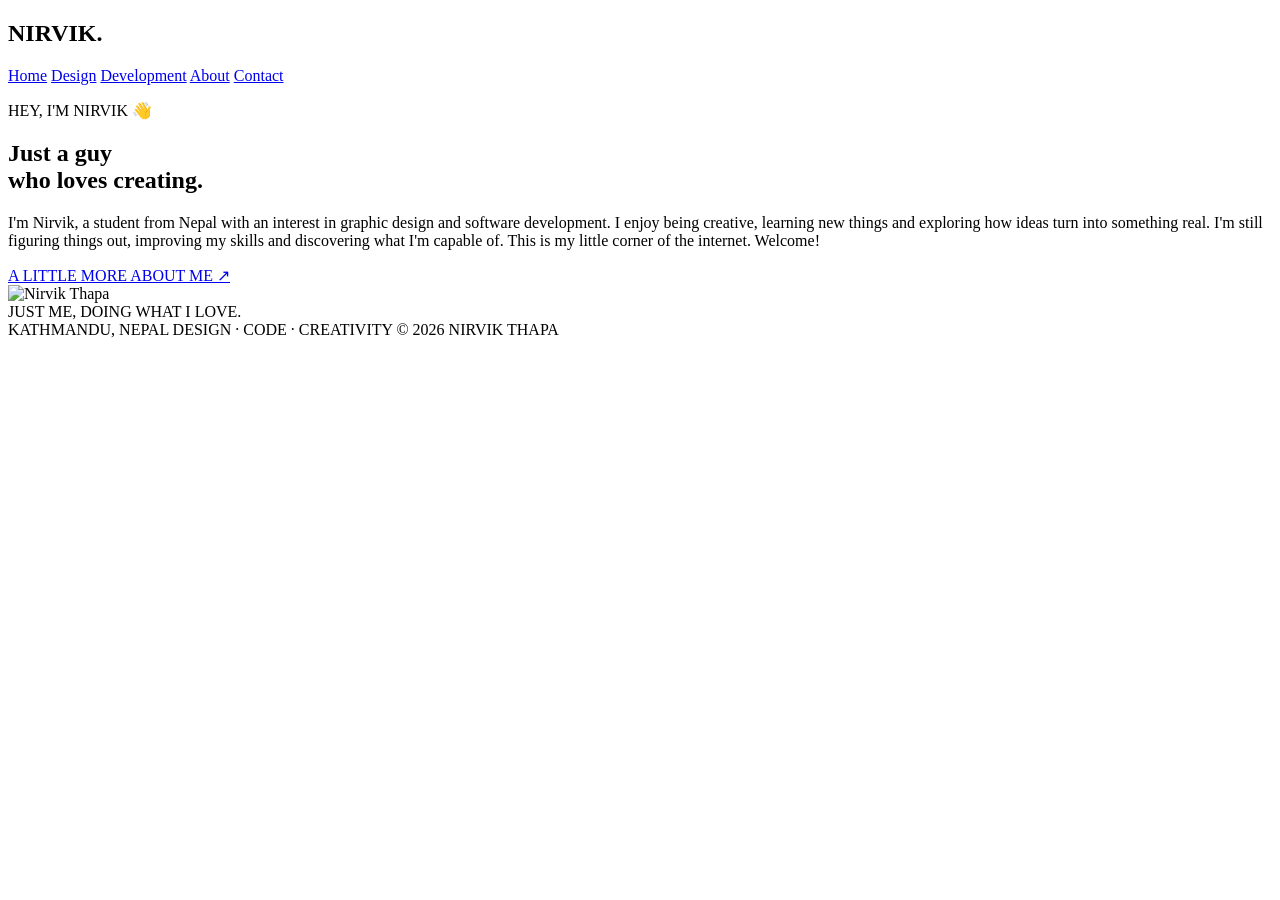
==== index.html @ eed959ab "Add files via upload" ====
<!DOCTYPE html>
<html lang="en">

<head>
    <meta charset="UTF-8">
    <meta name="viewport" content="width=device-width, initial-scale=1.0">

    <title>Nirvik Thapa | Personal Portfolio</title>

    <meta name="description"
        content="Hey, I'm Nirvik from Nepal. Welcome to my personal portfolio.">

    <link rel="stylesheet" href="css/style.css">
</head>

<body>

    <!-- NAVIGATION -->

    <header>

        <h2>NIRVIK.</h2>

        <nav>
            <a href="index.html">Home</a>
            <a href="design.html">Design</a>
            <a href="development.html">Development</a>
            <a href="about.html">About</a>
            <a href="contact.html">Contact</a>
        </nav>

    </header>


    <!-- MAIN INTRODUCTION -->

    <main>

        <section class="hero">

            <div class="hero-layout">

                <!-- INTRODUCTION TEXT -->

                <div class="hero-copy">

                    <p>HEY, I'M NIRVIK 👋</p>

                    <h1>
                        Just a guy<br>
                        who loves <span>creating.</span>
                    </h1>

                    <p class="intro">
                        I'm Nirvik, a student from Nepal with
                        an interest in graphic design and
                        software development.

                        I enjoy being creative, learning new
                        things and exploring how ideas turn
                        into something real.

                        I'm still figuring things out,
                        improving my skills and discovering
                        what I'm capable of.

                        This is my little corner of the
                        internet. Welcome!
                    </p>

                    <a href="about.html" class="hero-button">
                        A LITTLE MORE ABOUT ME ↗
                    </a>

                </div>


                <!-- MY CIRCULAR PHOTO -->

                <div class="hero-portrait">

                    <div class="portrait-circle">

                        <img
                            src="https://i.ibb.co/3mZx4YPG/Whats-App-Image-2026-09-15-at-19-53-39.jpg"
                            alt="Nirvik Thapa"
                        >

                    </div>

                    <span>JUST ME, DOING WHAT I LOVE.</span>

                </div>

            </div>


            <!-- BOTTOM LINE -->

            <div class="hero-bottom">

                <span>KATHMANDU, NEPAL</span>

                <span>DESIGN · CODE · CREATIVITY</span>

                <span>© 2026 NIRVIK THAPA</span>

            </div>

        </section>

    </main>


</body>
</html>
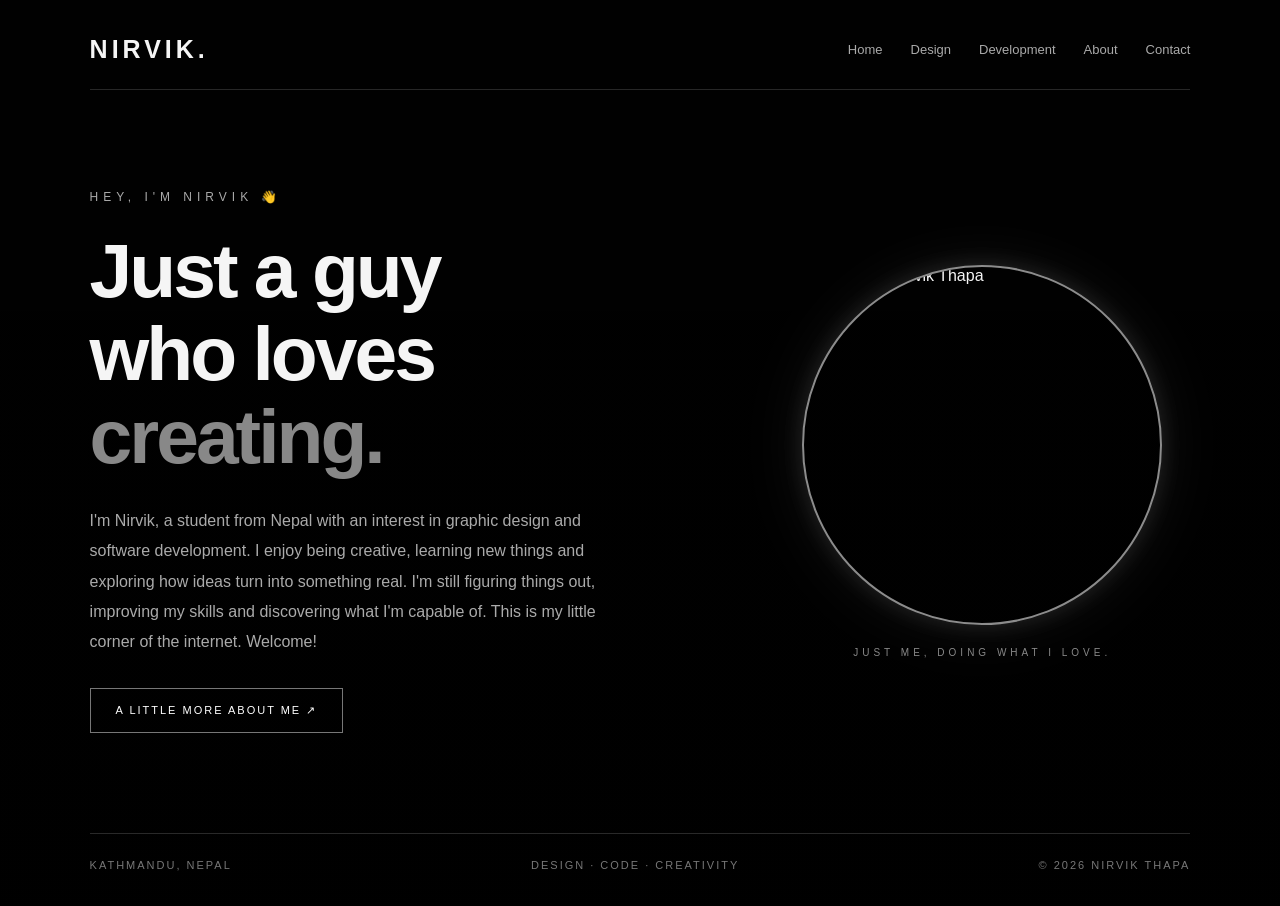
==== commit aec1ae20: "Update index.html" ====
--- a/index.html
+++ b/index.html
@@ -6,10 +6,31 @@
     <meta charset="UTF-8">
     <meta name="viewport" content="width=device-width, initial-scale=1.0">
 
-    <title>Nirvik Thapa | Personal Portfolio</title>
+    <title>Nirvik Thapa | Graphic Designer & Web Developer</title>
 
     <meta name="description"
-        content="Hey, I'm Nirvik from Nepal. Welcome to my personal portfolio.">
+        content="Explore the portfolio of Nirvik Thapa, a graphic designer and aspiring web developer from Kathmandu, Nepal. Discover creative design work and software development projects.">
+
+    <meta name="author" content="Nirvik Thapa">
+
+    <meta name="robots" content="index, follow">
+
+    <link rel="canonical"
+        href="https://nirvikthapaoffical-dev.github.io/nirvik-portfolio/">
+
+    <meta property="og:title"
+        content="Nirvik Thapa | Graphic Designer & Web Developer">
+
+    <meta property="og:description"
+        content="Explore Nirvik Thapa's graphic design work and software development projects.">
+
+    <meta property="og:type" content="website">
+
+    <meta property="og:url"
+        content="https://nirvikthapaoffical-dev.github.io/nirvik-portfolio/">
+
+    <meta property="og:image"
+        content="https://i.ibb.co/3mZx4YPG/Whats-App-Image-2026-09-15-at-19-53-39.jpg">
 
     <link rel="stylesheet" href="css/style.css">
 </head>
@@ -84,7 +105,7 @@
 
                         <img
                             src="https://i.ibb.co/3mZx4YPG/Whats-App-Image-2026-09-15-at-19-53-39.jpg"
-                            alt="Nirvik Thapa"
+                            alt="Portrait of Nirvik Thapa"
                         >
 
                     </div>
--- a/css/style.css
+++ b/css/style.css
@@ -0,0 +1,857 @@
+
+/* =========================================
+   NIRVIK THAPA — CREATIVE PORTFOLIO
+   Premium black & white visual identity
+========================================= */
+
+/* RESET */
+
+* {
+    margin: 0;
+    padding: 0;
+    box-sizing: border-box;
+}
+
+html {
+    scroll-behavior: smooth;
+}
+
+body {
+    min-height: 100vh;
+    overflow-x: hidden;
+
+    background:
+        linear-gradient(
+            rgba(0, 0, 0, 0.88),
+            rgba(0, 0, 0, 0.94)
+        ),
+        url("https://images.unsplash.com/photo-1519681393784-d120267933ba")
+        center / cover fixed no-repeat;
+
+    background-color: #050505;
+    color: #f5f5f5;
+    font-family: Arial, Helvetica, sans-serif;
+    padding: 35px 7%;
+}
+
+img {
+    max-width: 100%;
+}
+
+a {
+    -webkit-tap-highlight-color: transparent;
+}
+
+/* SHARED SECTION LABEL */
+
+.section-label {
+    color: #888;
+    font-size: 11px;
+    letter-spacing: 4px;
+    line-height: 1.6;
+}
+
+/* =========================================
+   NAVIGATION
+========================================= */
+
+header {
+    display: flex;
+    justify-content: space-between;
+    align-items: center;
+    gap: 25px;
+
+    padding-bottom: 25px;
+    border-bottom: 1px solid rgba(255,255,255,0.15);
+}
+
+header h2 {
+    font-size: 25px;
+    letter-spacing: 4px;
+    white-space: nowrap;
+}
+
+nav {
+    display: flex;
+    align-items: center;
+    justify-content: flex-end;
+    gap: 28px;
+    flex-wrap: wrap;
+}
+
+nav a {
+    color: #aaa;
+    text-decoration: none;
+    font-size: 13px;
+    transition: color 0.3s ease;
+}
+
+nav a:hover,
+nav a:focus-visible {
+    color: white;
+}
+
+/* =========================================
+   HOMEPAGE
+========================================= */
+
+.hero {
+    max-width: none;
+    margin-top: 100px;
+}
+
+.hero-layout {
+    display: grid;
+    grid-template-columns: 1.2fr 0.8fr;
+    align-items: center;
+    gap: 60px;
+}
+
+.hero-copy {
+    min-width: 0;
+}
+
+.hero-copy > p:first-child {
+    color: #aaa;
+    letter-spacing: 5px;
+    font-size: 12px;
+    margin-bottom: 25px;
+}
+
+.hero-copy h1 {
+    font-size: clamp(45px, 6vw, 78px);
+    line-height: 1.08;
+    letter-spacing: -3px;
+    margin-bottom: 28px;
+}
+
+.hero-copy h1 span {
+    color: #888;
+}
+
+.hero-copy .intro {
+    color: #aaa;
+    font-size: 16px;
+    line-height: 1.9;
+    max-width: 520px;
+    margin-bottom: 30px;
+}
+
+.hero-copy .hero-button {
+    display: inline-block;
+    padding: 15px 25px;
+
+    border: 1px solid #777;
+    color: white;
+    text-decoration: none;
+
+    font-size: 11px;
+    letter-spacing: 2px;
+
+    transition: 0.3s ease;
+}
+
+.hero-copy .hero-button:hover {
+    background: white;
+    color: black;
+    border-color: white;
+}
+
+/* HOMEPAGE PORTRAIT */
+
+.hero-portrait {
+    display: flex;
+    flex-direction: column;
+    align-items: center;
+    gap: 22px;
+    min-width: 0;
+}
+
+.portrait-circle {
+    width: min(360px, 80vw);
+    aspect-ratio: 1 / 1;
+    border-radius: 50%;
+    overflow: hidden;
+    border: 2px solid rgba(255,255,255,0.55);
+
+    box-shadow:
+        0 0 25px rgba(255,255,255,0.12),
+        0 0 70px rgba(255,255,255,0.07);
+
+    transition: box-shadow 0.5s ease;
+}
+
+.portrait-circle img {
+    width: 100%;
+    height: 100%;
+    display: block;
+
+    object-fit: cover;
+    object-position: center 28%;
+
+    filter: grayscale(100%);
+    transition: transform 0.7s ease, filter 0.7s ease;
+}
+
+.portrait-circle:hover {
+    box-shadow:
+        0 0 30px rgba(255,255,255,0.4),
+        0 0 90px rgba(255,255,255,0.16);
+}
+
+.portrait-circle:hover img {
+    transform: scale(1.17);
+    filter: grayscale(0%);
+}
+
+.hero-portrait > span {
+    color: #888;
+    font-size: 10px;
+    letter-spacing: 4px;
+    text-align: center;
+}
+
+/* HOMEPAGE BOTTOM LINE */
+
+.hero-bottom {
+    margin-top: 100px;
+    padding-top: 25px;
+
+    border-top: 1px solid #292929;
+
+    display: flex;
+    justify-content: space-between;
+    gap: 20px;
+
+    color: #777;
+    font-size: 11px;
+    letter-spacing: 2px;
+}
+
+/* =========================================
+   DESIGN PAGE — PROJECT GALLERY
+========================================= */
+
+.projects {
+    display: grid;
+    grid-template-columns: repeat(2, minmax(0, 1fr));
+    gap: 40px;
+    margin-top: 80px;
+}
+
+.project-card {
+    min-width: 0;
+    overflow: hidden;
+    cursor: pointer;
+
+    background: #111;
+    border: 1px solid #222;
+
+    transition:
+        box-shadow 0.4s ease,
+        transform 0.4s ease;
+}
+
+.project-card img {
+    width: 100%;
+    height: 350px;
+    display: block;
+
+    object-fit: cover;
+
+    filter: brightness(0.8);
+
+    transition:
+        transform 0.7s ease,
+        filter 0.7s ease;
+}
+
+.project-card:hover {
+    box-shadow: 0 0 30px rgba(255,255,255,0.15);
+    transform: translateY(-5px);
+}
+
+.project-card:hover img {
+    transform: scale(1.08);
+    filter: brightness(1.1);
+}
+
+.project-card h2 {
+    font-size: 19px;
+    margin: 18px;
+}
+
+.project-card p {
+    color: #999;
+    margin: 0 18px 20px;
+    font-size: 13px;
+}
+
+/* OTHER PAGE HEADINGS */
+
+.page-title {
+    margin-top: 90px;
+    font-size: clamp(42px, 6vw, 70px);
+    letter-spacing: -2px;
+}
+
+.page-description {
+    color: #999;
+    line-height: 1.8;
+    max-width: 600px;
+    margin-top: 20px;
+}
+
+/* =========================================
+   ABOUT PAGE
+========================================= */
+
+.about-page {
+    max-width: 1050px;
+    margin: auto;
+}
+
+.about-hero {
+    padding: 110px 0 80px;
+    border-bottom: 1px solid #292929;
+}
+
+.about-hero h1 {
+    font-size: clamp(48px, 7vw, 85px);
+    line-height: 1.08;
+    letter-spacing: -3px;
+    margin: 25px 0;
+}
+
+.about-hero h1 span {
+    color: #777;
+}
+
+.about-lead {
+    max-width: 600px;
+    color: #aaa;
+    font-size: 18px;
+    line-height: 1.9;
+}
+
+.about-story {
+    display: grid;
+    grid-template-columns: 1fr 1.2fr;
+    gap: 70px;
+
+    padding: 90px 0;
+    border-bottom: 1px solid #292929;
+}
+
+.about-story h2,
+.about-education h2,
+.about-interests h2,
+.about-future h2 {
+    font-size: clamp(28px, 4vw, 42px);
+    margin: 20px 0;
+}
+
+.about-story p,
+.about-future > p:last-child {
+    color: #999;
+    line-height: 1.9;
+    margin-bottom: 20px;
+}
+
+.about-education,
+.about-interests,
+.about-future {
+    padding: 80px 0;
+    border-bottom: 1px solid #292929;
+}
+
+.education-item {
+    display: flex;
+    gap: 45px;
+    padding: 25px 0;
+    border-top: 1px solid #292929;
+}
+
+.education-item > span {
+    color: #777;
+    min-width: 55px;
+}
+
+.education-item h3 {
+    font-size: 18px;
+    margin-bottom: 10px;
+}
+
+.education-item p {
+    color: #888;
+    font-size: 14px;
+}
+
+.interest-list {
+    display: flex;
+    flex-wrap: wrap;
+    gap: 12px;
+    margin-top: 30px;
+}
+
+.interest-list span {
+    padding: 14px 20px;
+    border: 1px solid #333;
+    color: #bbb;
+    font-size: 13px;
+    transition: 0.3s ease;
+}
+
+.interest-list span:hover {
+    background: white;
+    color: black;
+    border-color: white;
+}
+
+.about-future > p:last-child {
+    max-width: 650px;
+}
+
+/* =========================================
+   DEVELOPMENT PAGE
+========================================= */
+
+.dev-page {
+    max-width: 1050px;
+    margin: auto;
+}
+
+.dev-hero {
+    padding: 110px 0 85px;
+    border-bottom: 1px solid #292929;
+}
+
+.dev-hero h1 {
+    font-size: clamp(48px, 7vw, 85px);
+    line-height: 1.08;
+    letter-spacing: -3px;
+    margin: 25px 0;
+}
+
+.dev-hero h1 span {
+    color: #777;
+}
+
+.dev-intro,
+.dev-project > p:not(.section-label),
+.dev-goal > p:not(.section-label) {
+    max-width: 650px;
+    color: #999;
+    line-height: 1.9;
+    margin-top: 20px;
+}
+
+.dev-learning,
+.dev-project,
+.dev-goal {
+    padding: 85px 0;
+    border-bottom: 1px solid #292929;
+}
+
+.dev-learning h2,
+.dev-project h2,
+.dev-goal h2 {
+    font-size: clamp(30px, 4vw, 45px);
+    margin: 20px 0 35px;
+}
+
+.tech-list {
+    margin-top: 35px;
+}
+
+.tech-item {
+    display: grid;
+    grid-template-columns: 45px 1fr auto;
+    align-items: center;
+    gap: 20px;
+
+    padding: 25px 0;
+    border-top: 1px solid #292929;
+
+    transition: padding 0.3s ease;
+}
+
+.tech-item:hover {
+    padding-left: 12px;
+}
+
+.tech-item > span {
+    color: #777;
+    font-size: 13px;
+}
+
+.tech-item h3 {
+    font-size: 19px;
+    margin-bottom: 8px;
+}
+
+.tech-item p {
+    color: #888;
+    font-size: 14px;
+}
+
+.tech-item small {
+    color: #888;
+    font-size: 10px;
+    letter-spacing: 2px;
+}
+
+.project-details {
+    display: grid;
+    grid-template-columns: repeat(3, 1fr);
+    gap: 25px;
+    margin-top: 45px;
+}
+
+.project-details > div {
+    padding-top: 20px;
+    border-top: 1px solid #444;
+}
+
+.project-details span {
+    color: #777;
+    font-size: 10px;
+    letter-spacing: 2px;
+}
+
+.project-details h3 {
+    font-size: 15px;
+    margin-top: 15px;
+}
+
+/* =========================================
+   CONTACT PAGE
+========================================= */
+
+.contact-page {
+    max-width: 1050px;
+    margin: auto;
+}
+
+.contact-hero {
+    padding: 120px 0 90px;
+    border-bottom: 1px solid #292929;
+}
+
+.contact-hero h1 {
+    font-size: clamp(48px, 7vw, 88px);
+    line-height: 1.08;
+    letter-spacing: -3px;
+    margin: 25px 0;
+}
+
+.contact-hero h1 span {
+    color: #777;
+}
+
+.contact-intro {
+    max-width: 550px;
+    color: #999;
+    font-size: 17px;
+    line-height: 1.9;
+    margin-top: 25px;
+}
+
+.contact-details {
+    display: grid;
+    grid-template-columns: 1fr 1fr;
+    gap: 60px;
+
+    padding: 75px 0;
+    border-bottom: 1px solid #292929;
+}
+
+.contact-email,
+.contact-social {
+    display: flex;
+    flex-direction: column;
+    gap: 22px;
+    min-width: 0;
+}
+
+.contact-details a {
+    color: #eee;
+    font-size: clamp(15px, 2vw, 20px);
+    text-decoration: none;
+    overflow-wrap: anywhere;
+    width: fit-content;
+
+    transition: color 0.3s ease;
+}
+
+.contact-details a:hover {
+    color: #888;
+}
+
+.contact-closing {
+    padding: 90px 0;
+    border-bottom: 1px solid #292929;
+}
+
+.contact-closing h2 {
+    font-size: clamp(30px, 4vw, 45px);
+    letter-spacing: -1px;
+    margin-bottom: 18px;
+}
+
+.contact-closing p {
+    color: #888;
+    line-height: 1.8;
+}
+
+/* =========================================
+   FOOTER
+========================================= */
+
+footer {
+    margin-top: 100px;
+    padding: 25px 0;
+    border-top: 1px solid #292929;
+    color: #777;
+    font-size: 12px;
+}
+
+.site-footer {
+    max-width: 1050px;
+    margin: auto;
+    padding: 45px 0;
+}
+
+.site-footer h2 {
+    font-size: 22px;
+    letter-spacing: 3px;
+}
+
+.site-footer p {
+    color: #777;
+    font-size: 12px;
+    margin-top: 15px;
+}
+
+/* =========================================
+   TABLET RESPONSIVE
+========================================= */
+
+@media (max-width: 900px) {
+
+    body {
+        padding: 30px 5%;
+    }
+
+    .hero-layout {
+        gap: 35px;
+    }
+
+    .portrait-circle {
+        width: min(310px, 75vw);
+    }
+
+    .about-story {
+        gap: 35px;
+    }
+
+}
+
+/* =========================================
+   MOBILE RESPONSIVE
+========================================= */
+
+@media (max-width: 768px) {
+
+    body {
+        padding: 22px 5%;
+        background-attachment: scroll;
+    }
+
+    /* NAVIGATION */
+
+    header {
+        flex-direction: column;
+        gap: 22px;
+        padding-bottom: 20px;
+    }
+
+    header h2 {
+        font-size: 23px;
+    }
+
+    nav {
+        justify-content: center;
+        gap: 16px 22px;
+    }
+
+    nav a {
+        font-size: 12px;
+    }
+
+    /* HOMEPAGE */
+
+    .hero {
+        margin-top: 65px;
+    }
+
+    .hero-layout {
+        grid-template-columns: 1fr;
+        text-align: center;
+        gap: 45px;
+    }
+
+    .hero-copy h1 {
+        font-size: clamp(40px, 10vw, 55px);
+    }
+
+    .hero-copy .intro {
+        margin-left: auto;
+        margin-right: auto;
+        font-size: 15px;
+    }
+
+    .portrait-circle {
+        width: min(280px, 75vw);
+    }
+
+    .hero-bottom {
+        flex-direction: column;
+        text-align: center;
+        margin-top: 65px;
+        gap: 15px;
+        line-height: 1.7;
+    }
+
+    /* DESIGN */
+
+    .projects {
+        grid-template-columns: 1fr;
+        gap: 28px;
+        margin-top: 55px;
+    }
+
+    .project-card img {
+        height: auto;
+        min-height: 230px;
+        max-height: 380px;
+        object-fit: contain;
+    }
+
+    /* ABOUT */
+
+    .about-hero {
+        padding: 70px 0;
+    }
+
+    .about-story {
+        grid-template-columns: 1fr;
+        gap: 20px;
+        padding: 60px 0;
+    }
+
+    .about-education,
+    .about-interests,
+    .about-future {
+        padding: 60px 0;
+    }
+
+    .education-item {
+        gap: 20px;
+    }
+
+    /* DEVELOPMENT */
+
+    .dev-hero {
+        padding: 70px 0;
+    }
+
+    .dev-learning,
+    .dev-project,
+    .dev-goal {
+        padding: 60px 0;
+    }
+
+    .project-details {
+        grid-template-columns: 1fr;
+        gap: 25px;
+    }
+
+    .tech-item {
+        grid-template-columns: 30px 1fr;
+        gap: 12px;
+    }
+
+    .tech-item small {
+        grid-column: 2;
+    }
+
+    /* CONTACT */
+
+    .contact-hero {
+        padding: 75px 0;
+    }
+
+    .contact-details {
+        grid-template-columns: 1fr;
+        gap: 45px;
+        padding: 55px 0;
+    }
+
+    .contact-closing {
+        padding: 65px 0;
+    }
+
+    /* FOOTER */
+
+    footer {
+        margin-top: 65px;
+    }
+
+}
+
+/* SMALL PHONES */
+
+@media (max-width: 380px) {
+
+    body {
+        padding-left: 4%;
+        padding-right: 4%;
+    }
+
+    nav {
+        gap: 14px;
+    }
+
+    nav a {
+        font-size: 11px;
+    }
+
+    .hero-copy h1,
+    .about-hero h1,
+    .dev-hero h1,
+    .contact-hero h1 {
+        letter-spacing: -2px;
+    }
+
+    .section-label {
+        letter-spacing: 3px;
+    }
+
+}
+
+/* ACCESSIBILITY */
+
+@media (prefers-reduced-motion: reduce) {
+
+    *,
+    *::before,
+    *::after {
+        scroll-behavior: auto !important;
+        transition-duration: 0.01ms !important;
+        animation-duration: 0.01ms !important;
+        animation-iteration-count: 1 !important;
+    }
+
+}
+ 
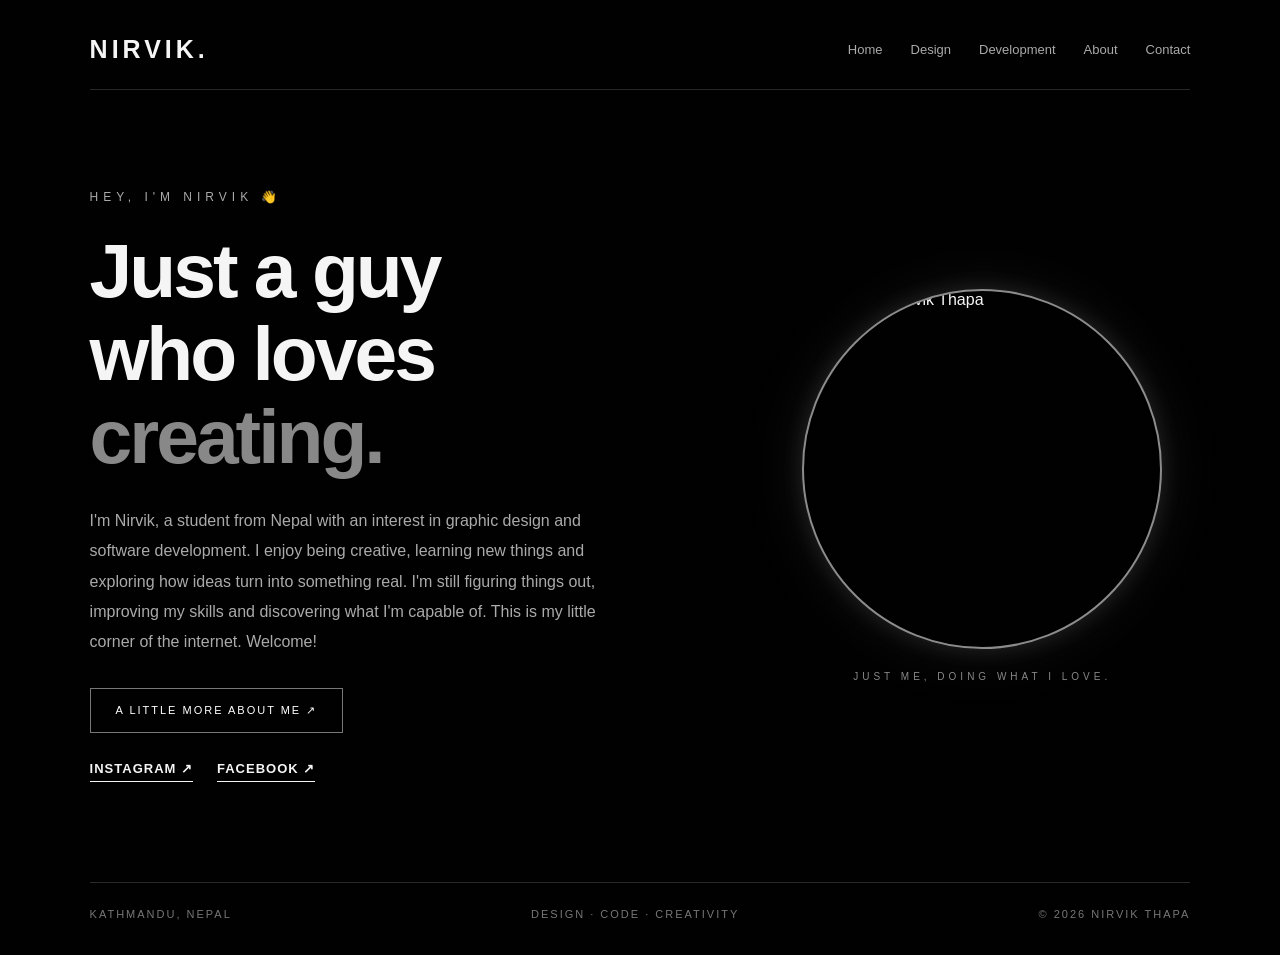
==== commit e57599b1: "Update index.html" ====
--- a/index.html
+++ b/index.html
@@ -12,11 +12,12 @@
         content="Explore the portfolio of Nirvik Thapa, a graphic designer and aspiring web developer from Kathmandu, Nepal. Discover creative design work and software development projects.">
 
     <meta name="author" content="Nirvik Thapa">
-
     <meta name="robots" content="index, follow">
 
     <link rel="canonical"
         href="https://nirvikthapaoffical-dev.github.io/nirvik-portfolio/">
+
+    <!-- SOCIAL MEDIA PREVIEW -->
 
     <meta property="og:title"
         content="Nirvik Thapa | Graphic Designer & Web Developer">
@@ -33,6 +34,35 @@
         content="https://i.ibb.co/3mZx4YPG/Whats-App-Image-2026-09-15-at-19-53-39.jpg">
 
     <link rel="stylesheet" href="css/style.css">
+
+    <!-- SOCIAL LINKS STYLE -->
+
+    <style>
+        .social-links {
+            display: flex;
+            gap: 24px;
+            margin-top: 28px;
+            align-items: center;
+            flex-wrap: wrap;
+        }
+
+        .social-links a {
+            color: inherit;
+            text-decoration: none;
+            font-size: 13px;
+            font-weight: 600;
+            letter-spacing: 1px;
+            text-transform: uppercase;
+            border-bottom: 1px solid currentColor;
+            padding-bottom: 5px;
+            transition: opacity 0.3s ease;
+        }
+
+        .social-links a:hover {
+            opacity: 0.55;
+        }
+    </style>
+
 </head>
 
 <body>
@@ -94,6 +124,27 @@
                         A LITTLE MORE ABOUT ME ↗
                     </a>
 
+
+                    <!-- SOCIAL MEDIA LINKS -->
+
+                    <div class="social-links">
+
+                        <a
+                            href="https://www.instagram.com/thapanirvik_69/"
+                            target="_blank"
+                            rel="noopener noreferrer">
+                            Instagram ↗
+                        </a>
+
+                        <a
+                            href="https://www.facebook.com/nirvik.jung.thapa.2025"
+                            target="_blank"
+                            rel="noopener noreferrer">
+                            Facebook ↗
+                        </a>
+
+                    </div>
+
                 </div>
 
 
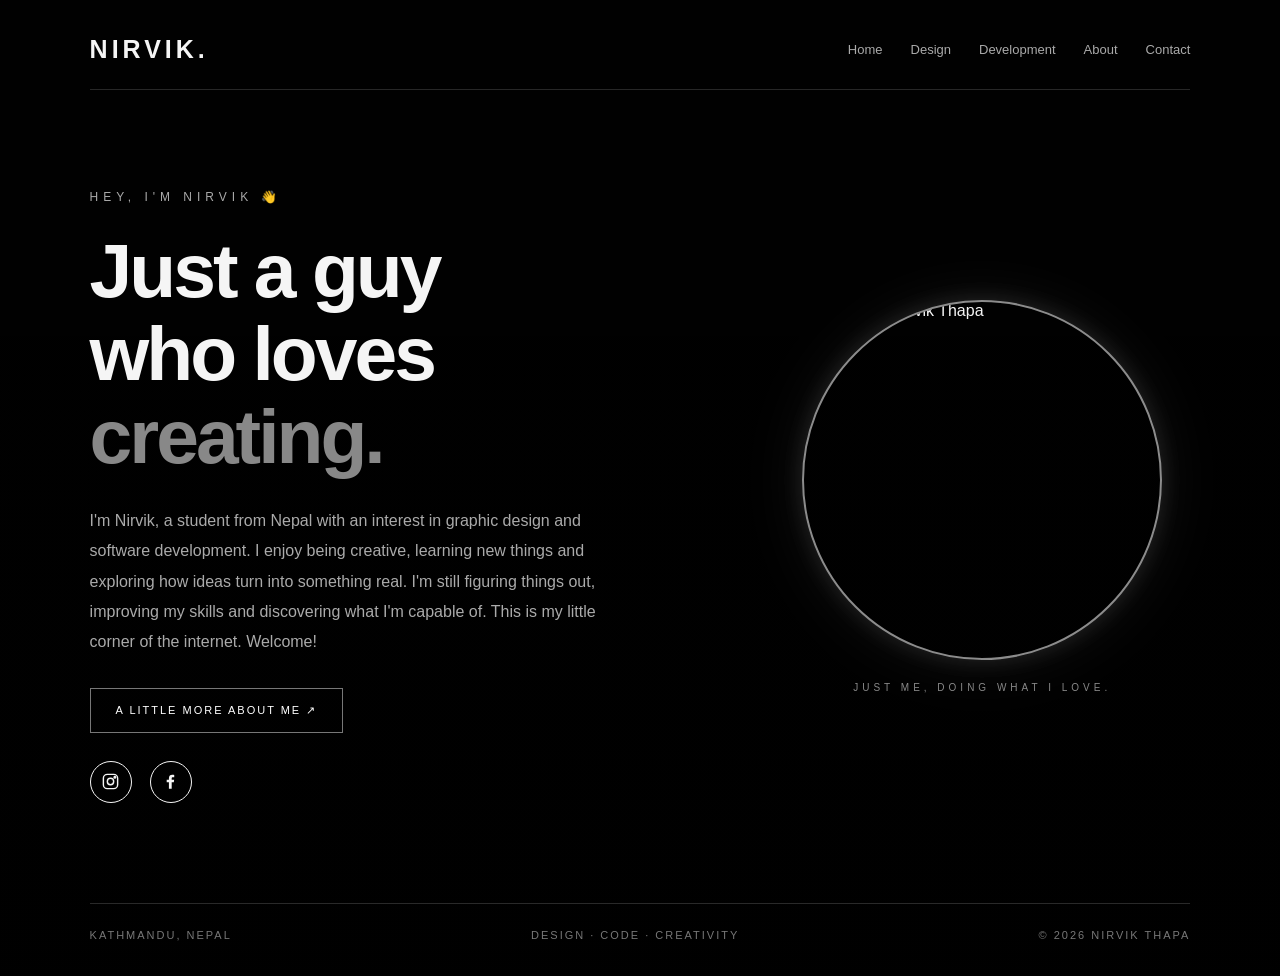
==== commit a1f4121d: "Update index.html" ====
--- a/index.html
+++ b/index.html
@@ -40,26 +40,31 @@
     <style>
         .social-links {
             display: flex;
-            gap: 24px;
+            gap: 18px;
             margin-top: 28px;
             align-items: center;
-            flex-wrap: wrap;
         }
 
         .social-links a {
+            display: flex;
+            align-items: center;
+            justify-content: center;
+            width: 42px;
+            height: 42px;
             color: inherit;
-            text-decoration: none;
-            font-size: 13px;
-            font-weight: 600;
-            letter-spacing: 1px;
-            text-transform: uppercase;
-            border-bottom: 1px solid currentColor;
-            padding-bottom: 5px;
-            transition: opacity 0.3s ease;
+            border: 1px solid currentColor;
+            border-radius: 50%;
+            transition: all 0.3s ease;
         }
 
         .social-links a:hover {
-            opacity: 0.55;
+            opacity: 0.6;
+            transform: translateY(-4px);
+        }
+
+        .social-links svg {
+            width: 19px;
+            height: 19px;
         }
     </style>
 
@@ -125,22 +130,52 @@
                     </a>
 
 
-                    <!-- SOCIAL MEDIA LINKS -->
+                    <!-- SOCIAL MEDIA ICONS -->
 
                     <div class="social-links">
+
+                        <!-- INSTAGRAM -->
 
                         <a
                             href="https://www.instagram.com/thapanirvik_69/"
                             target="_blank"
-                            rel="noopener noreferrer">
-                            Instagram ↗
+                            rel="noopener noreferrer"
+                            aria-label="Instagram">
+
+                            <svg viewBox="0 0 24 24"
+                                fill="none"
+                                stroke="currentColor"
+                                stroke-width="1.8">
+
+                                <rect x="3" y="3"
+                                    width="18" height="18"
+                                    rx="5"/>
+
+                                <circle cx="12" cy="12" r="4"/>
+
+                                <circle cx="17.5" cy="6.5"
+                                    r="1" fill="currentColor"/>
+
+                            </svg>
+
                         </a>
+
+
+                        <!-- FACEBOOK -->
 
                         <a
                             href="https://www.facebook.com/nirvik.jung.thapa.2025"
                             target="_blank"
-                            rel="noopener noreferrer">
-                            Facebook ↗
+                            rel="noopener noreferrer"
+                            aria-label="Facebook">
+
+                            <svg viewBox="0 0 24 24"
+                                fill="currentColor">
+
+                                <path d="M13.5 21v-8h2.7l.4-3.1h-3.1V8c0-.9.3-1.5 1.6-1.5h1.6V3.7c-.3 0-1.3-.1-2.5-.1-2.5 0-4.2 1.5-4.2 4.3v2H7.2V13H10v8h3.5z"/>
+
+                            </svg>
+
                         </a>
 
                     </div>
@@ -184,6 +219,5 @@
 
     </main>
 
-
 </body>
 </html>
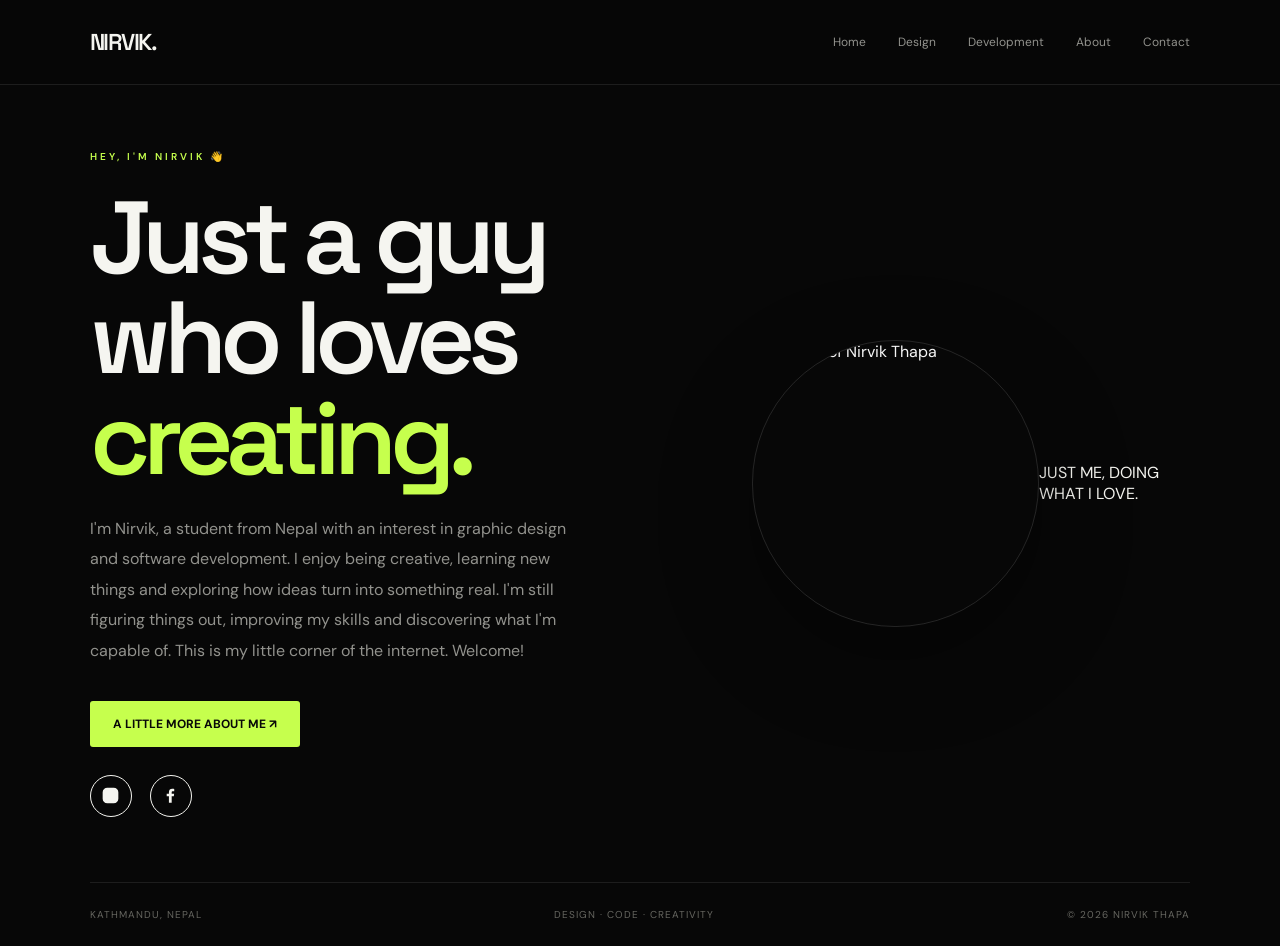
==== commit 3a1a14cc: "Update index.html" ====
--- a/index.html
+++ b/index.html
@@ -7,6 +7,7 @@
     <meta name="viewport" content="width=device-width, initial-scale=1.0">
 
     <title>Nirvik Thapa | Graphic Designer & Web Developer</title>
+    <meta name="description" content="Explore Nirvik Thapa's personal portfolio featuring graphic design projects, creative work and web development.">
 
     <meta name="description"
         content="Explore the portfolio of Nirvik Thapa, a graphic designer and aspiring web developer from Kathmandu, Nepal. Discover creative design work and software development projects.">
--- a/css/style.css
+++ b/css/style.css
@@ -1,8 +1,40 @@
 
 /* =========================================
-   NIRVIK THAPA — CREATIVE PORTFOLIO
-   Premium black & white visual identity
+   NIRVIK PORTFOLIO — MAIN DESIGN
+   Dark Swiss Minimal + Floating Artwork
 ========================================= */
+
+@import url('https://fonts.googleapis.com/css2?family=DM+Sans:wght@400;500;600;700&family=Space+Grotesk:wght@400;500;600;700&display=swap');
+
+:root {
+    --bg: #070707;
+    --surface: #101010;
+    --surface-2: #171717;
+    --text: #f5f5f0;
+    --muted: #92928d;
+    --dim: #666660;
+    --lime: #c6ff4d;
+    --line: rgba(255,255,255,0.12);
+    --rule: rgba(255,255,255,0.09);
+    --accent-line: rgba(198,255,77,0.35);
+    --accent-text: #c6ff4d;
+    --header-bg: rgba(7,7,7,0.82);
+}
+
+:root[data-theme="light"] {
+    --bg: #f7f7f5;
+    --surface: #ffffff;
+    --surface-2: #eeeeeb;
+    --text: #111111;
+    --muted: #666660;
+    --dim: #92928d;
+    --lime: #8dbb27;
+    --line: rgba(0,0,0,0.14);
+    --rule: rgba(0,0,0,0.09);
+    --accent-line: rgba(141,187,39,0.4);
+    --accent-text: #668d13;
+    --header-bg: rgba(247,247,245,0.85);
+}
 
 /* RESET */
 
@@ -14,593 +46,695 @@
 
 html {
     scroll-behavior: smooth;
+    background: var(--bg);
 }
 
 body {
+    background: var(--bg);
+    color: var(--text);
+    font-family: 'DM Sans', sans-serif;
+    overflow-x: hidden;
     min-height: 100vh;
-    overflow-x: hidden;
-
-    background:
-        linear-gradient(
-            rgba(0, 0, 0, 0.88),
-            rgba(0, 0, 0, 0.94)
-        ),
-        url("https://images.unsplash.com/photo-1519681393784-d120267933ba")
-        center / cover fixed no-repeat;
-
-    background-color: #050505;
-    color: #f5f5f5;
-    font-family: Arial, Helvetica, sans-serif;
-    padding: 35px 7%;
+    animation: pageIn 0.7s ease both;
+}
+
+a {
+    color: inherit;
+    text-decoration: none;
 }
 
 img {
+    display: block;
     max-width: 100%;
 }
 
-a {
-    -webkit-tap-highlight-color: transparent;
-}
-
-/* SHARED SECTION LABEL */
-
+button {
+    font: inherit;
+}
+
+/* TYPOGRAPHY */
+
+h1, h2, h3, h4 {
+    font-family: 'Space Grotesk', sans-serif;
+    font-weight: 600;
+}
+
+::selection {
+    background: var(--lime);
+    color: #070707;
+}
+
+/* =========================================
+   PAGE TRANSITION — 3D PAGE TURN
+========================================= */
+
+@view-transition {
+    navigation: auto;
+}
+
+::view-transition-old(root) {
+    animation: pageTurnOut 0.55s ease both;
+    transform-origin: left center;
+}
+
+::view-transition-new(root) {
+    animation: pageTurnIn 0.65s ease both;
+    transform-origin: right center;
+}
+
+@keyframes pageTurnOut {
+    from {
+        opacity: 1;
+        transform: perspective(1400px) rotateY(0deg);
+    }
+    to {
+        opacity: 0;
+        transform: perspective(1400px) rotateY(-75deg);
+    }
+}
+
+@keyframes pageTurnIn {
+    from {
+        opacity: 0;
+        transform: perspective(1400px) rotateY(65deg);
+    }
+    to {
+        opacity: 1;
+        transform: perspective(1400px) rotateY(0deg);
+    }
+}
+
+@keyframes pageIn {
+    from {
+        opacity: 0;
+    }
+    to {
+        opacity: 1;
+    }
+}
+
+/* =========================================
+   HEADER & NAVIGATION
+========================================= */
+
+header {
+    width: 100%;
+    min-height: 85px;
+    padding: 0 7%;
+    display: flex;
+    align-items: center;
+    justify-content: space-between;
+    gap: 30px;
+    position: sticky;
+    top: 0;
+    z-index: 100;
+    background: var(--header-bg);
+    backdrop-filter: blur(18px);
+    -webkit-backdrop-filter: blur(18px);
+    border-bottom: 1px solid var(--rule);
+}
+
+header h2 {
+    font-size: 23px;
+    letter-spacing: -1.5px;
+}
+
+header nav {
+    display: flex;
+    align-items: center;
+    gap: 32px;
+}
+
+header nav a {
+    font-size: 12px;
+    color: var(--muted);
+    transition: 0.3s ease;
+    position: relative;
+}
+
+header nav a::after {
+    content: "";
+    position: absolute;
+    left: 0;
+    bottom: -7px;
+    width: 0;
+    height: 1px;
+    background: var(--lime);
+    transition: width 0.3s ease;
+}
+
+header nav a:hover {
+    color: var(--text);
+}
+
+header nav a:hover::after {
+    width: 100%;
+}
+
+/* =========================================
+   HOMEPAGE
+========================================= */
+
+.hero {
+    width: 86%;
+    max-width: 1450px;
+    margin: auto;
+    min-height: calc(100vh - 85px);
+    display: flex;
+    flex-direction: column;
+    justify-content: center;
+}
+
+.hero-layout {
+    display: grid;
+    grid-template-columns: 1.15fr 0.85fr;
+    align-items: center;
+    gap: 70px;
+    padding: 65px 0;
+}
+
+.hero-copy {
+    animation: fadeUp 0.9s ease both;
+}
+
+.hero-copy > p:first-child,
 .section-label {
-    color: #888;
+    color: var(--lime);
+    font-size: 10px;
+    letter-spacing: 3px;
+    font-weight: 600;
+    text-transform: uppercase;
+}
+
+.hero-copy h1 {
+    font-size: clamp(55px, 8vw, 110px);
+    line-height: 0.98;
+    letter-spacing: -7px;
+    margin: 25px 0;
+}
+
+.hero-copy h1 span {
+    color: var(--lime);
+}
+
+.intro {
+    color: var(--muted);
+    font-size: 16px;
+    line-height: 1.9;
+    max-width: 480px;
+}
+
+.hero-button {
+    display: inline-flex;
+    align-items: center;
+    gap: 20px;
+    margin-top: 35px;
+    padding: 15px 23px;
+    background: var(--lime);
+    color: #080808;
+    font-size: 12px;
+    font-weight: 700;
+    border-radius: 3px;
+    transition: 0.3s ease;
+}
+
+.hero-button:hover {
+    transform: translateY(-5px);
+    box-shadow: 0 12px 35px rgba(198,255,77,0.16);
+}
+
+/* SOCIAL LINKS */
+
+.social-links {
+    display: flex;
+    gap: 14px;
+    margin-top: 30px;
+}
+
+.social-links a {
+    width: 42px;
+    height: 42px;
+    display: flex;
+    align-items: center;
+    justify-content: center;
+    border: 1px solid var(--line);
+    border-radius: 50%;
+    color: var(--muted);
+    transition: 0.3s ease;
+}
+
+.social-links a:hover {
+    color: var(--lime);
+    border-color: var(--lime);
+    transform: translateY(-5px);
+}
+
+.social-links svg {
+    width: 17px;
+    height: 17px;
+    fill: currentColor;
+}
+
+/* HOMEPAGE PORTRAIT */
+
+.hero-portrait {
+    display: flex;
+    align-items: center;
+    justify-content: center;
+    animation: fadeUp 1.1s ease both;
+}
+
+.portrait-circle {
+    width: min(100%, 420px);
+    aspect-ratio: 1 / 1;
+    border-radius: 50%;
+    overflow: hidden;
+    position: relative;
+    border: 1px solid var(--line);
+    animation: portraitFloat 6s ease-in-out infinite;
+    box-shadow: 0 30px 90px rgba(0,0,0,0.35);
+}
+
+.portrait-circle img {
+    width: 100%;
+    height: 100%;
+    object-fit: cover;
+    filter: grayscale(100%);
+    transition: 0.7s ease;
+}
+
+.portrait-circle:hover img {
+    filter: grayscale(0%);
+    transform: scale(1.06);
+}
+
+@keyframes portraitFloat {
+    0%, 100% {
+        transform: translateY(0);
+    }
+    50% {
+        transform: translateY(-15px);
+    }
+}
+
+.hero-portrait p {
+    color: var(--muted);
     font-size: 11px;
-    letter-spacing: 4px;
-    line-height: 1.6;
+    margin-top: 18px;
+    text-align: center;
+}
+
+.hero-bottom {
+    display: flex;
+    justify-content: space-between;
+    gap: 20px;
+    padding: 25px 0;
+    border-top: 1px solid var(--rule);
+    color: var(--dim);
+    font-size: 10px;
+    letter-spacing: 1px;
+    text-transform: uppercase;
 }
 
 /* =========================================
-   NAVIGATION
+   GRAPHIC DESIGN — FLOATING ARTWORK
 ========================================= */
 
-header {
+.projects {
+    width: 86%;
+    max-width: 1450px;
+    margin: 50px auto 120px;
+    display: grid;
+    grid-template-columns: repeat(2, minmax(0, 1fr));
+    gap: 75px 45px;
+}
+
+.project-card {
+    position: relative;
+    animation: artworkFloat 6s ease-in-out infinite;
+    transition: transform 0.45s ease;
+}
+
+.project-card:nth-child(2) {
+    animation-delay: -1.2s;
+}
+
+.project-card:nth-child(3) {
+    animation-delay: -2.4s;
+}
+
+.project-card:nth-child(4) {
+    animation-delay: -3.6s;
+}
+
+.project-card:nth-child(5) {
+    animation-delay: -1.8s;
+}
+
+.project-card:nth-child(6) {
+    animation-delay: -3s;
+}
+
+.project-card:nth-child(7) {
+    animation-delay: -4.2s;
+}
+
+@keyframes artworkFloat {
+    0%, 100% {
+        transform: translateY(0);
+    }
+    50% {
+        transform: translateY(-12px);
+    }
+}
+
+.project-card:hover {
+    transform: translateY(-15px) scale(1.015);
+    animation-play-state: paused;
+}
+
+.project-card img {
+    width: 100%;
+    height: auto;
+    max-height: 650px;
+    object-fit: contain;
+    border-radius: 4px;
+    background: var(--surface);
+    box-shadow: 0 20px 55px rgba(0,0,0,0.25);
+    transition: 0.5s ease;
+}
+
+.project-card:hover img {
+    box-shadow: 0 30px 70px rgba(0,0,0,0.5);
+}
+
+.project-card h2 {
+    font-size: 18px;
+    margin-top: 22px;
+    letter-spacing: -0.5px;
+}
+
+.project-card p {
+    font-size: 11px;
+    color: var(--muted);
+    margin-top: 8px;
+    letter-spacing: 1px;
+}
+
+/* =========================================
+   DEVELOPMENT PAGE
+========================================= */
+
+.dev-page,
+.contact-page,
+.about-page {
+    width: 86%;
+    max-width: 1100px;
+    margin: auto;
+}
+
+.dev-hero {
+    padding: 110px 0 90px;
+    border-bottom: 1px solid var(--rule);
+}
+
+.dev-hero h1 {
+    font-size: clamp(50px, 8vw, 95px);
+    line-height: 1;
+    letter-spacing: -5px;
+    margin: 25px 0;
+}
+
+.dev-hero h1 span {
+    color: var(--lime);
+}
+
+.dev-intro {
+    color: var(--muted);
+    max-width: 600px;
+    font-size: 15px;
+    line-height: 1.9;
+}
+
+.dev-learning,
+.dev-project,
+.dev-goal {
+    padding: 75px 0;
+    border-bottom: 1px solid var(--rule);
+}
+
+.dev-learning h2,
+.dev-project h2,
+.dev-goal h2 {
+    font-size: clamp(28px, 4vw, 43px);
+    margin: 18px 0 30px;
+    letter-spacing: -1.5px;
+}
+
+.tech-list {
+    margin-top: 30px;
+}
+
+.tech-item {
     display: flex;
     justify-content: space-between;
     align-items: center;
+    padding: 22px 0;
+    border-top: 1px solid var(--rule);
+    transition: 0.3s ease;
+}
+
+.tech-item:hover {
+    padding-left: 12px;
+    color: var(--lime);
+}
+
+.tech-item h3 {
+    font-size: 15px;
+}
+
+.tech-item p {
+    font-size: 11px;
+    color: var(--muted);
+}
+
+.dev-project > p:not(.section-label),
+.dev-goal > p:not(.section-label) {
+    max-width: 700px;
+    color: var(--muted);
+    font-size: 14px;
+    line-height: 1.9;
+}
+
+.project-details {
+    padding: 22px;
+    margin-top: 15px;
+    background: var(--surface);
+    border: 1px solid var(--rule);
+    border-radius: 5px;
+    transition: 0.3s ease;
+}
+
+.project-details:hover {
+    border-color: var(--accent-line);
+    transform: translateY(-4px);
+}
+
+.project-details h3 {
+    font-size: 15px;
+    margin-bottom: 10px;
+}
+
+.project-details p {
+    color: var(--muted);
+    font-size: 12px;
+    line-height: 1.8;
+}
+
+.project-actions {
+    display: flex;
     gap: 25px;
-
-    padding-bottom: 25px;
-    border-bottom: 1px solid rgba(255,255,255,0.15);
-}
-
-header h2 {
-    font-size: 25px;
-    letter-spacing: 4px;
-    white-space: nowrap;
-}
-
-nav {
-    display: flex;
-    align-items: center;
-    justify-content: flex-end;
-    gap: 28px;
     flex-wrap: wrap;
-}
-
-nav a {
-    color: #aaa;
-    text-decoration: none;
-    font-size: 13px;
-    transition: color 0.3s ease;
-}
-
-nav a:hover,
-nav a:focus-visible {
-    color: white;
-}
-
-/* =========================================
-   HOMEPAGE
-========================================= */
-
-.hero {
-    max-width: none;
-    margin-top: 100px;
-}
-
-.hero-layout {
-    display: grid;
-    grid-template-columns: 1.2fr 0.8fr;
-    align-items: center;
-    gap: 60px;
-}
-
-.hero-copy {
-    min-width: 0;
-}
-
-.hero-copy > p:first-child {
-    color: #aaa;
-    letter-spacing: 5px;
+    margin-top: 25px;
+}
+
+.project-actions a {
+    color: var(--lime);
     font-size: 12px;
-    margin-bottom: 25px;
-}
-
-.hero-copy h1 {
-    font-size: clamp(45px, 6vw, 78px);
-    line-height: 1.08;
-    letter-spacing: -3px;
-    margin-bottom: 28px;
-}
-
-.hero-copy h1 span {
-    color: #888;
-}
-
-.hero-copy .intro {
-    color: #aaa;
-    font-size: 16px;
-    line-height: 1.9;
-    max-width: 520px;
-    margin-bottom: 30px;
-}
-
-.hero-copy .hero-button {
-    display: inline-block;
-    padding: 15px 25px;
-
-    border: 1px solid #777;
-    color: white;
-    text-decoration: none;
-
-    font-size: 11px;
-    letter-spacing: 2px;
-
+    border-bottom: 1px solid var(--accent-line);
+    padding-bottom: 5px;
     transition: 0.3s ease;
 }
 
-.hero-copy .hero-button:hover {
-    background: white;
-    color: black;
-    border-color: white;
-}
-
-/* HOMEPAGE PORTRAIT */
-
-.hero-portrait {
-    display: flex;
-    flex-direction: column;
-    align-items: center;
-    gap: 22px;
-    min-width: 0;
-}
-
-.portrait-circle {
-    width: min(360px, 80vw);
-    aspect-ratio: 1 / 1;
-    border-radius: 50%;
-    overflow: hidden;
-    border: 2px solid rgba(255,255,255,0.55);
-
-    box-shadow:
-        0 0 25px rgba(255,255,255,0.12),
-        0 0 70px rgba(255,255,255,0.07);
-
-    transition: box-shadow 0.5s ease;
-}
-
-.portrait-circle img {
-    width: 100%;
-    height: 100%;
-    display: block;
-
-    object-fit: cover;
-    object-position: center 28%;
-
-    filter: grayscale(100%);
-    transition: transform 0.7s ease, filter 0.7s ease;
-}
-
-.portrait-circle:hover {
-    box-shadow:
-        0 0 30px rgba(255,255,255,0.4),
-        0 0 90px rgba(255,255,255,0.16);
-}
-
-.portrait-circle:hover img {
-    transform: scale(1.17);
-    filter: grayscale(0%);
-}
-
-.hero-portrait > span {
-    color: #888;
-    font-size: 10px;
-    letter-spacing: 4px;
-    text-align: center;
-}
-
-/* HOMEPAGE BOTTOM LINE */
-
-.hero-bottom {
-    margin-top: 100px;
-    padding-top: 25px;
-
-    border-top: 1px solid #292929;
-
-    display: flex;
-    justify-content: space-between;
-    gap: 20px;
-
-    color: #777;
-    font-size: 11px;
-    letter-spacing: 2px;
-}
-
-/* =========================================
-   DESIGN PAGE — PROJECT GALLERY
-========================================= */
-
-.projects {
-    display: grid;
-    grid-template-columns: repeat(2, minmax(0, 1fr));
-    gap: 40px;
-    margin-top: 80px;
-}
-
-.project-card {
-    min-width: 0;
-    overflow: hidden;
-    cursor: pointer;
-
-    background: #111;
-    border: 1px solid #222;
-
-    transition:
-        box-shadow 0.4s ease,
-        transform 0.4s ease;
-}
-
-.project-card img {
-    width: 100%;
-    height: 350px;
-    display: block;
-
-    object-fit: cover;
-
-    filter: brightness(0.8);
-
-    transition:
-        transform 0.7s ease,
-        filter 0.7s ease;
-}
-
-.project-card:hover {
-    box-shadow: 0 0 30px rgba(255,255,255,0.15);
-    transform: translateY(-5px);
-}
-
-.project-card:hover img {
-    transform: scale(1.08);
-    filter: brightness(1.1);
-}
-
-.project-card h2 {
-    font-size: 19px;
-    margin: 18px;
-}
-
-.project-card p {
-    color: #999;
-    margin: 0 18px 20px;
-    font-size: 13px;
-}
-
-/* OTHER PAGE HEADINGS */
-
-.page-title {
-    margin-top: 90px;
-    font-size: clamp(42px, 6vw, 70px);
-    letter-spacing: -2px;
-}
-
-.page-description {
-    color: #999;
-    line-height: 1.8;
-    max-width: 600px;
-    margin-top: 20px;
+.project-actions a:hover {
+    color: var(--text);
+    border-color: var(--text);
 }
 
 /* =========================================
    ABOUT PAGE
 ========================================= */
 
-.about-page {
-    max-width: 1050px;
-    margin: auto;
-}
-
 .about-hero {
-    padding: 110px 0 80px;
-    border-bottom: 1px solid #292929;
+    padding: 110px 0 85px;
+    border-bottom: 1px solid var(--rule);
 }
 
 .about-hero h1 {
     font-size: clamp(48px, 7vw, 85px);
-    line-height: 1.08;
-    letter-spacing: -3px;
+    line-height: 1.06;
+    letter-spacing: -4px;
     margin: 25px 0;
 }
 
 .about-hero h1 span {
-    color: #777;
+    color: var(--lime);
 }
 
 .about-lead {
-    max-width: 600px;
-    color: #aaa;
-    font-size: 18px;
+    max-width: 650px;
+    color: var(--muted);
+    font-size: 15px;
     line-height: 1.9;
-}
-
-.about-story {
-    display: grid;
-    grid-template-columns: 1fr 1.2fr;
-    gap: 70px;
-
-    padding: 90px 0;
-    border-bottom: 1px solid #292929;
-}
-
-.about-story h2,
-.about-education h2,
-.about-interests h2,
-.about-future h2 {
-    font-size: clamp(28px, 4vw, 42px);
-    margin: 20px 0;
-}
-
-.about-story p,
-.about-future > p:last-child {
-    color: #999;
-    line-height: 1.9;
-    margin-bottom: 20px;
 }
 
 .about-education,
 .about-interests,
 .about-future {
-    padding: 80px 0;
-    border-bottom: 1px solid #292929;
+    padding: 70px 0;
+    border-bottom: 1px solid var(--rule);
 }
 
 .education-item {
-    display: flex;
-    gap: 45px;
-    padding: 25px 0;
-    border-top: 1px solid #292929;
+    display: grid;
+    grid-template-columns: 100px 1fr;
+    gap: 20px;
+    padding: 23px 0;
+    border-top: 1px solid var(--rule);
 }
 
 .education-item > span {
-    color: #777;
-    min-width: 55px;
+    color: var(--lime);
+    font-size: 13px;
 }
 
 .education-item h3 {
-    font-size: 18px;
-    margin-bottom: 10px;
+    font-size: 16px;
+    margin-bottom: 7px;
 }
 
 .education-item p {
-    color: #888;
-    font-size: 14px;
+    color: var(--muted);
+    font-size: 12px;
 }
 
 .interest-list {
     display: flex;
     flex-wrap: wrap;
     gap: 12px;
-    margin-top: 30px;
+    margin-top: 25px;
 }
 
 .interest-list span {
-    padding: 14px 20px;
-    border: 1px solid #333;
-    color: #bbb;
-    font-size: 13px;
+    border: 1px solid var(--line);
+    border-radius: 40px;
+    padding: 10px 18px;
+    color: var(--muted);
+    font-size: 12px;
     transition: 0.3s ease;
 }
 
 .interest-list span:hover {
-    background: white;
-    color: black;
-    border-color: white;
-}
-
-.about-future > p:last-child {
+    border-color: var(--lime);
+    color: var(--lime);
+    transform: translateY(-4px);
+}
+
+.about-future h2 {
+    font-size: clamp(30px, 4vw, 45px);
+    margin: 18px 0 20px;
+}
+
+.about-future > p:not(.section-label) {
     max-width: 650px;
-}
-
-/* =========================================
-   DEVELOPMENT PAGE
-========================================= */
-
-.dev-page {
-    max-width: 1050px;
-    margin: auto;
-}
-
-.dev-hero {
-    padding: 110px 0 85px;
-    border-bottom: 1px solid #292929;
-}
-
-.dev-hero h1 {
-    font-size: clamp(48px, 7vw, 85px);
-    line-height: 1.08;
-    letter-spacing: -3px;
-    margin: 25px 0;
-}
-
-.dev-hero h1 span {
-    color: #777;
-}
-
-.dev-intro,
-.dev-project > p:not(.section-label),
-.dev-goal > p:not(.section-label) {
-    max-width: 650px;
-    color: #999;
+    color: var(--muted);
+    font-size: 14px;
     line-height: 1.9;
-    margin-top: 20px;
-}
-
-.dev-learning,
-.dev-project,
-.dev-goal {
-    padding: 85px 0;
-    border-bottom: 1px solid #292929;
-}
-
-.dev-learning h2,
-.dev-project h2,
-.dev-goal h2 {
-    font-size: clamp(30px, 4vw, 45px);
-    margin: 20px 0 35px;
-}
-
-.tech-list {
-    margin-top: 35px;
-}
-
-.tech-item {
-    display: grid;
-    grid-template-columns: 45px 1fr auto;
-    align-items: center;
-    gap: 20px;
-
-    padding: 25px 0;
-    border-top: 1px solid #292929;
-
-    transition: padding 0.3s ease;
-}
-
-.tech-item:hover {
-    padding-left: 12px;
-}
-
-.tech-item > span {
-    color: #777;
-    font-size: 13px;
-}
-
-.tech-item h3 {
-    font-size: 19px;
-    margin-bottom: 8px;
-}
-
-.tech-item p {
-    color: #888;
-    font-size: 14px;
-}
-
-.tech-item small {
-    color: #888;
-    font-size: 10px;
-    letter-spacing: 2px;
-}
-
-.project-details {
-    display: grid;
-    grid-template-columns: repeat(3, 1fr);
-    gap: 25px;
-    margin-top: 45px;
-}
-
-.project-details > div {
-    padding-top: 20px;
-    border-top: 1px solid #444;
-}
-
-.project-details span {
-    color: #777;
-    font-size: 10px;
-    letter-spacing: 2px;
-}
-
-.project-details h3 {
-    font-size: 15px;
-    margin-top: 15px;
 }
 
 /* =========================================
    CONTACT PAGE
 ========================================= */
 
-.contact-page {
-    max-width: 1050px;
-    margin: auto;
-}
-
 .contact-hero {
-    padding: 120px 0 90px;
-    border-bottom: 1px solid #292929;
+    padding: 110px 0 80px;
+    border-bottom: 1px solid var(--rule);
 }
 
 .contact-hero h1 {
-    font-size: clamp(48px, 7vw, 88px);
-    line-height: 1.08;
-    letter-spacing: -3px;
+    font-size: clamp(55px, 9vw, 105px);
+    line-height: 1;
+    letter-spacing: -6px;
     margin: 25px 0;
 }
 
 .contact-hero h1 span {
-    color: #777;
+    color: var(--lime);
 }
 
 .contact-intro {
     max-width: 550px;
-    color: #999;
-    font-size: 17px;
+    color: var(--muted);
+    font-size: 15px;
     line-height: 1.9;
-    margin-top: 25px;
 }
 
 .contact-details {
     display: grid;
     grid-template-columns: 1fr 1fr;
-    gap: 60px;
-
-    padding: 75px 0;
-    border-bottom: 1px solid #292929;
+    gap: 30px;
+    padding: 65px 0;
+    border-bottom: 1px solid var(--rule);
 }
 
 .contact-email,
 .contact-social {
-    display: flex;
-    flex-direction: column;
-    gap: 22px;
-    min-width: 0;
+    padding: 30px;
+    background: var(--surface);
+    border: 1px solid var(--rule);
+    border-radius: 5px;
+    transition: 0.3s ease;
+}
+
+.contact-email:hover,
+.contact-social:hover {
+    transform: translateY(-6px);
+    border-color: var(--accent-line);
+}
+
+.contact-details h3 {
+    font-size: 14px;
+    margin-bottom: 15px;
 }
 
 .contact-details a {
-    color: #eee;
-    font-size: clamp(15px, 2vw, 20px);
-    text-decoration: none;
+    color: var(--lime);
+    font-size: 13px;
     overflow-wrap: anywhere;
-    width: fit-content;
-
-    transition: color 0.3s ease;
-}
-
-.contact-details a:hover {
-    color: #888;
 }
 
 .contact-closing {
-    padding: 90px 0;
-    border-bottom: 1px solid #292929;
+    padding: 80px 0;
 }
 
 .contact-closing h2 {
-    font-size: clamp(30px, 4vw, 45px);
-    letter-spacing: -1px;
+    font-size: clamp(30px, 5vw, 55px);
     margin-bottom: 18px;
 }
 
 .contact-closing p {
-    color: #888;
+    color: var(--muted);
+    font-size: 14px;
     line-height: 1.8;
 }
 
@@ -608,250 +742,504 @@
    FOOTER
 ========================================= */
 
-footer {
-    margin-top: 100px;
-    padding: 25px 0;
-    border-top: 1px solid #292929;
-    color: #777;
-    font-size: 12px;
-}
-
 .site-footer {
-    max-width: 1050px;
-    margin: auto;
-    padding: 45px 0;
+    padding: 55px 7%;
+    border-top: 1px solid var(--rule);
+    background: var(--surface);
+    margin-top: 60px;
 }
 
 .site-footer h2 {
     font-size: 22px;
-    letter-spacing: 3px;
+    letter-spacing: -1px;
 }
 
 .site-footer p {
-    color: #777;
+    color: var(--muted);
     font-size: 12px;
     margin-top: 15px;
+    line-height: 1.8;
+}
+
+.site-footer a {
+    display: inline-block;
+    color: var(--lime);
+    font-size: 11px;
+    margin-top: 20px;
+    border-bottom: 1px solid var(--accent-line);
+    padding-bottom: 6px;
 }
 
 /* =========================================
-   TABLET RESPONSIVE
+   SCROLL REVEAL
 ========================================= */
 
+.reveal {
+    opacity: 0;
+    transform: translateY(35px);
+    transition: opacity 0.8s ease, transform 0.8s ease;
+}
+
+.reveal.active {
+    opacity: 1;
+    transform: translateY(0);
+}
+
+.reveal-card {
+    transition: transform 0.5s ease, opacity 0.5s ease;
+}
+
+/* =========================================
+   DECORATIVE ELEMENTS
+========================================= */
+
+.deco {
+    position: absolute;
+    pointer-events: none;
+    border: 1px solid var(--accent-line);
+    border-radius: 50%;
+    opacity: 0.35;
+    animation: decoFloat 8s ease-in-out infinite;
+}
+
+.d1 {
+    width: 90px;
+    height: 90px;
+}
+
+.d2 {
+    width: 45px;
+    height: 45px;
+    animation-delay: -2s;
+}
+
+.d3 {
+    width: 130px;
+    height: 130px;
+    animation-delay: -4s;
+}
+
+.d4 {
+    width: 20px;
+    height: 20px;
+    animation-delay: -1s;
+}
+
+.d5 {
+    width: 65px;
+    height: 65px;
+    animation-delay: -3s;
+}
+
+.d6 {
+    width: 35px;
+    height: 35px;
+    animation-delay: -5s;
+}
+
+@keyframes decoFloat {
+    0%, 100% {
+        transform: translateY(0) rotate(0deg);
+    }
+    50% {
+        transform: translateY(-20px) rotate(45deg);
+    }
+}
+
+/* =========================================
+   ANIMATIONS
+========================================= */
+
+@keyframes fadeUp {
+    from {
+        opacity: 0;
+        transform: translateY(30px);
+    }
+    to {
+        opacity: 1;
+        transform: translateY(0);
+    }
+}
+
+/* =========================================
+   RESPONSIVE DESIGN
+========================================= */
+
 @media (max-width: 900px) {
-
-    body {
-        padding: 30px 5%;
+    header {
+        padding: 20px 5%;
+        flex-wrap: wrap;
+    }
+
+    header nav {
+        gap: 18px;
+        flex-wrap: wrap;
+    }
+
+    .hero {
+        width: 90%;
     }
 
     .hero-layout {
         gap: 35px;
     }
 
-    .portrait-circle {
-        width: min(310px, 75vw);
-    }
-
-    .about-story {
-        gap: 35px;
-    }
-
-}
-
-/* =========================================
-   MOBILE RESPONSIVE
-========================================= */
-
-@media (max-width: 768px) {
-
-    body {
-        padding: 22px 5%;
-        background-attachment: scroll;
-    }
-
-    /* NAVIGATION */
-
+    .hero-copy h1 {
+        font-size: clamp(48px, 8vw, 75px);
+        letter-spacing: -4px;
+    }
+
+    .projects {
+        width: 90%;
+        gap: 50px 25px;
+    }
+}
+
+@media (max-width: 650px) {
     header {
+        min-height: auto;
+        padding: 20px 5%;
+        align-items: flex-start;
         flex-direction: column;
-        gap: 22px;
-        padding-bottom: 20px;
-    }
-
-    header h2 {
-        font-size: 23px;
-    }
-
-    nav {
-        justify-content: center;
-        gap: 16px 22px;
-    }
-
-    nav a {
-        font-size: 12px;
-    }
-
-    /* HOMEPAGE */
+        gap: 18px;
+    }
+
+    header nav {
+        width: 100%;
+        gap: 17px;
+    }
+
+    header nav a {
+        font-size: 10px;
+    }
 
     .hero {
-        margin-top: 65px;
+        min-height: auto;
     }
 
     .hero-layout {
         grid-template-columns: 1fr;
-        text-align: center;
-        gap: 45px;
+        padding: 65px 0;
+        gap: 55px;
     }
 
     .hero-copy h1 {
-        font-size: clamp(40px, 10vw, 55px);
-    }
-
-    .hero-copy .intro {
-        margin-left: auto;
-        margin-right: auto;
-        font-size: 15px;
-    }
-
-    .portrait-circle {
-        width: min(280px, 75vw);
+        font-size: 62px;
+        letter-spacing: -4px;
+    }
+
+    .hero-portrait {
+        max-width: 330px;
+        margin: auto;
     }
 
     .hero-bottom {
         flex-direction: column;
-        text-align: center;
-        margin-top: 65px;
-        gap: 15px;
-        line-height: 1.7;
-    }
-
-    /* DESIGN */
+        gap: 12px;
+    }
 
     .projects {
         grid-template-columns: 1fr;
-        gap: 28px;
-        margin-top: 55px;
+        gap: 50px;
+        margin-top: 35px;
     }
 
     .project-card img {
-        height: auto;
-        min-height: 230px;
-        max-height: 380px;
-        object-fit: contain;
-    }
-
-    /* ABOUT */
-
+        max-height: none;
+    }
+
+    .dev-page,
+    .contact-page,
+    .about-page {
+        width: 90%;
+    }
+
+    .dev-hero,
+    .contact-hero,
     .about-hero {
-        padding: 70px 0;
-    }
-
-    .about-story {
-        grid-template-columns: 1fr;
-        gap: 20px;
-        padding: 60px 0;
-    }
-
+        padding: 75px 0 60px;
+    }
+
+    .dev-hero h1,
+    .contact-hero h1,
+    .about-hero h1 {
+        letter-spacing: -3px;
+    }
+
+    .dev-learning,
+    .dev-project,
+    .dev-goal,
     .about-education,
     .about-interests,
     .about-future {
-        padding: 60px 0;
-    }
-
-    .education-item {
-        gap: 20px;
-    }
-
-    /* DEVELOPMENT */
-
-    .dev-hero {
-        padding: 70px 0;
-    }
-
-    .dev-learning,
-    .dev-project,
-    .dev-goal {
-        padding: 60px 0;
-    }
-
-    .project-details {
-        grid-template-columns: 1fr;
-        gap: 25px;
-    }
-
-    .tech-item {
-        grid-template-columns: 30px 1fr;
-        gap: 12px;
-    }
-
-    .tech-item small {
-        grid-column: 2;
-    }
-
-    /* CONTACT */
-
-    .contact-hero {
-        padding: 75px 0;
+        padding: 50px 0;
     }
 
     .contact-details {
         grid-template-columns: 1fr;
-        gap: 45px;
-        padding: 55px 0;
-    }
-
-    .contact-closing {
-        padding: 65px 0;
-    }
-
-    /* FOOTER */
-
-    footer {
-        margin-top: 65px;
-    }
-
-}
-
-/* SMALL PHONES */
-
-@media (max-width: 380px) {
-
-    body {
-        padding-left: 4%;
-        padding-right: 4%;
-    }
-
-    nav {
-        gap: 14px;
-    }
-
-    nav a {
-        font-size: 11px;
-    }
-
-    .hero-copy h1,
-    .about-hero h1,
-    .dev-hero h1,
-    .contact-hero h1 {
-        letter-spacing: -2px;
-    }
-
-    .section-label {
-        letter-spacing: 3px;
-    }
-
+        padding: 45px 0;
+    }
+
+    .education-item {
+        grid-template-columns: 65px 1fr;
+    }
+
+    .site-footer {
+        padding: 40px 5%;
+    }
 }
 
 /* ACCESSIBILITY */
 
 @media (prefers-reduced-motion: reduce) {
-
     *,
     *::before,
     *::after {
         scroll-behavior: auto !important;
-        transition-duration: 0.01ms !important;
         animation-duration: 0.01ms !important;
         animation-iteration-count: 1 !important;
-    }
-
-}
- 
+        transition-duration: 0.01ms !important;
+    }
+}
+
+/* SIMPLE ROTATING ARTWORK WITH NEON GLOW */
+
+.project-card {
+    position: relative;
+    isolation: isolate;
+    animation: artworkMotion 7s ease-in-out infinite;
+}
+
+.project-card::before {
+    content: "";
+    position: absolute;
+    inset: 12% 8%;
+    background: var(--lime);
+    filter: blur(55px);
+    opacity: 0.13;
+    z-index: -1;
+    border-radius: 50%;
+    transition: opacity 0.4s ease;
+}
+
+.project-card img {
+    position: relative;
+    z-index: 1;
+    width: 100%;
+    height: auto;
+    object-fit: contain;
+    transform-origin: center;
+    transition: filter 0.4s ease;
+}
+
+@keyframes artworkMotion {
+    0%, 100% {
+        transform: translateY(0) rotate(-1deg);
+    }
+    50% {
+        transform: translateY(-9px) rotate(1deg);
+    }
+}
+
+.project-card:hover {
+    animation-play-state: paused;
+    transform: translateY(-8px) scale(1.02);
+}
+
+.project-card:hover::before {
+    opacity: 0.3;
+}
+
+@media (max-width: 650px) {
+    .project-card {
+        animation-duration: 8s;
+    }
+
+    .project-card::before {
+        filter: blur(35px);
+        opacity: 0.12;
+    }
+}
+
+@media (prefers-reduced-motion: reduce) {
+    .project-card {
+        animation: none;
+    }
+}
+
+
+/* =================================
+   GRAPHIC DESIGN SOLAR SYSTEM
+================================= */
+
+.projects {
+    position: relative;
+    display: block;
+    width: 100%;
+    max-width: 1100px;
+    height: 780px;
+    margin: 60px auto 100px;
+    overflow: hidden;
+}
+
+/* CENTRAL GLOWING SUN */
+
+.projects::before {
+    content: "NIRVIK";
+    position: absolute;
+    top: 50%;
+    left: 50%;
+    width: 150px;
+    height: 150px;
+    transform: translate(-50%, -50%);
+    display: flex;
+    align-items: center;
+    justify-content: center;
+    border-radius: 50%;
+    background: radial-gradient(circle, #eaffad 0%, #c6ff4d 30%, #6f9c1b 65%, transparent 75%);
+    box-shadow:
+        0 0 35px #c6ff4d,
+        0 0 90px rgba(198,255,77,0.5),
+        0 0 160px rgba(198,255,77,0.2);
+    color: #070707;
+    font-family: 'Space Grotesk', sans-serif;
+    font-weight: 700;
+    font-size: 19px;
+    z-index: 2;
+}
+
+/* ORBIT PATH */
+
+.projects::after {
+    content: "";
+    position: absolute;
+    width: 75%;
+    height: 72%;
+    top: 50%;
+    left: 50%;
+    transform: translate(-50%, -50%);
+    border: 1px solid rgba(198,255,77,0.22);
+    border-radius: 50%;
+    box-shadow: 0 0 20px rgba(198,255,77,0.06);
+    pointer-events: none;
+}
+
+/* ARTWORK PLANETS */
+
+.project-card {
+    position: absolute;
+    width: 165px;
+    left: 50%;
+    top: 50%;
+    z-index: 3;
+    margin: 0;
+    animation: planetOrbit 32s linear infinite;
+    transform: translate(-50%, -50%);
+}
+
+.project-card img {
+    width: 100%;
+    height: 125px;
+    object-fit: contain;
+    background: transparent;
+    filter: drop-shadow(0 0 10px rgba(198,255,77,0.25));
+    transition: filter 0.3s ease;
+}
+
+.project-card h2 {
+    font-size: 13px;
+    text-align: center;
+    margin-top: 8px;
+}
+
+.project-card p {
+    text-align: center;
+    font-size: 10px;
+}
+
+.project-card:hover img {
+    filter: drop-shadow(0 0 18px #c6ff4d);
+}
+
+/* CLOCKWISE ORBIT */
+
+@keyframes planetOrbit {
+    0% {
+        left: 50%;
+        top: 10%;
+    }
+    25% {
+        left: 90%;
+        top: 50%;
+    }
+    50% {
+        left: 50%;
+        top: 90%;
+    }
+    75% {
+        left: 10%;
+        top: 50%;
+    }
+    100% {
+        left: 50%;
+        top: 10%;
+    }
+}
+
+/* SPACE THE PLANETS AROUND THE ORBIT */
+
+.project-card:nth-child(1) { animation-delay: 0s; }
+.project-card:nth-child(2) { animation-delay: -4.57s; }
+.project-card:nth-child(3) { animation-delay: -9.14s; }
+.project-card:nth-child(4) { animation-delay: -13.71s; }
+.project-card:nth-child(5) { animation-delay: -18.28s; }
+.project-card:nth-child(6) { animation-delay: -22.85s; }
+.project-card:nth-child(7) { animation-delay: -27.42s; }
+
+/* MOBILE */
+
+@media (max-width: 650px) {
+    .projects {
+        height: 570px;
+        margin: 30px auto 70px;
+    }
+
+    .projects::before {
+        width: 90px;
+        height: 90px;
+        font-size: 13px;
+    }
+
+    .projects::after {
+        width: 88%;
+        height: 68%;
+    }
+
+    .project-card {
+        width: 95px;
+    }
+
+    .project-card img {
+        height: 75px;
+    }
+
+    .project-card h2 {
+        font-size: 10px;
+    }
+
+    .project-card p {
+        font-size: 8px;
+    }
+}
+
+@media (prefers-reduced-motion: reduce) {
+    .project-card {
+        animation: none;
+    }
+}
+
+/* REMOVE CENTRAL SUN AND TEXT */
+
+.projects::before {
+    display: none;
+}
